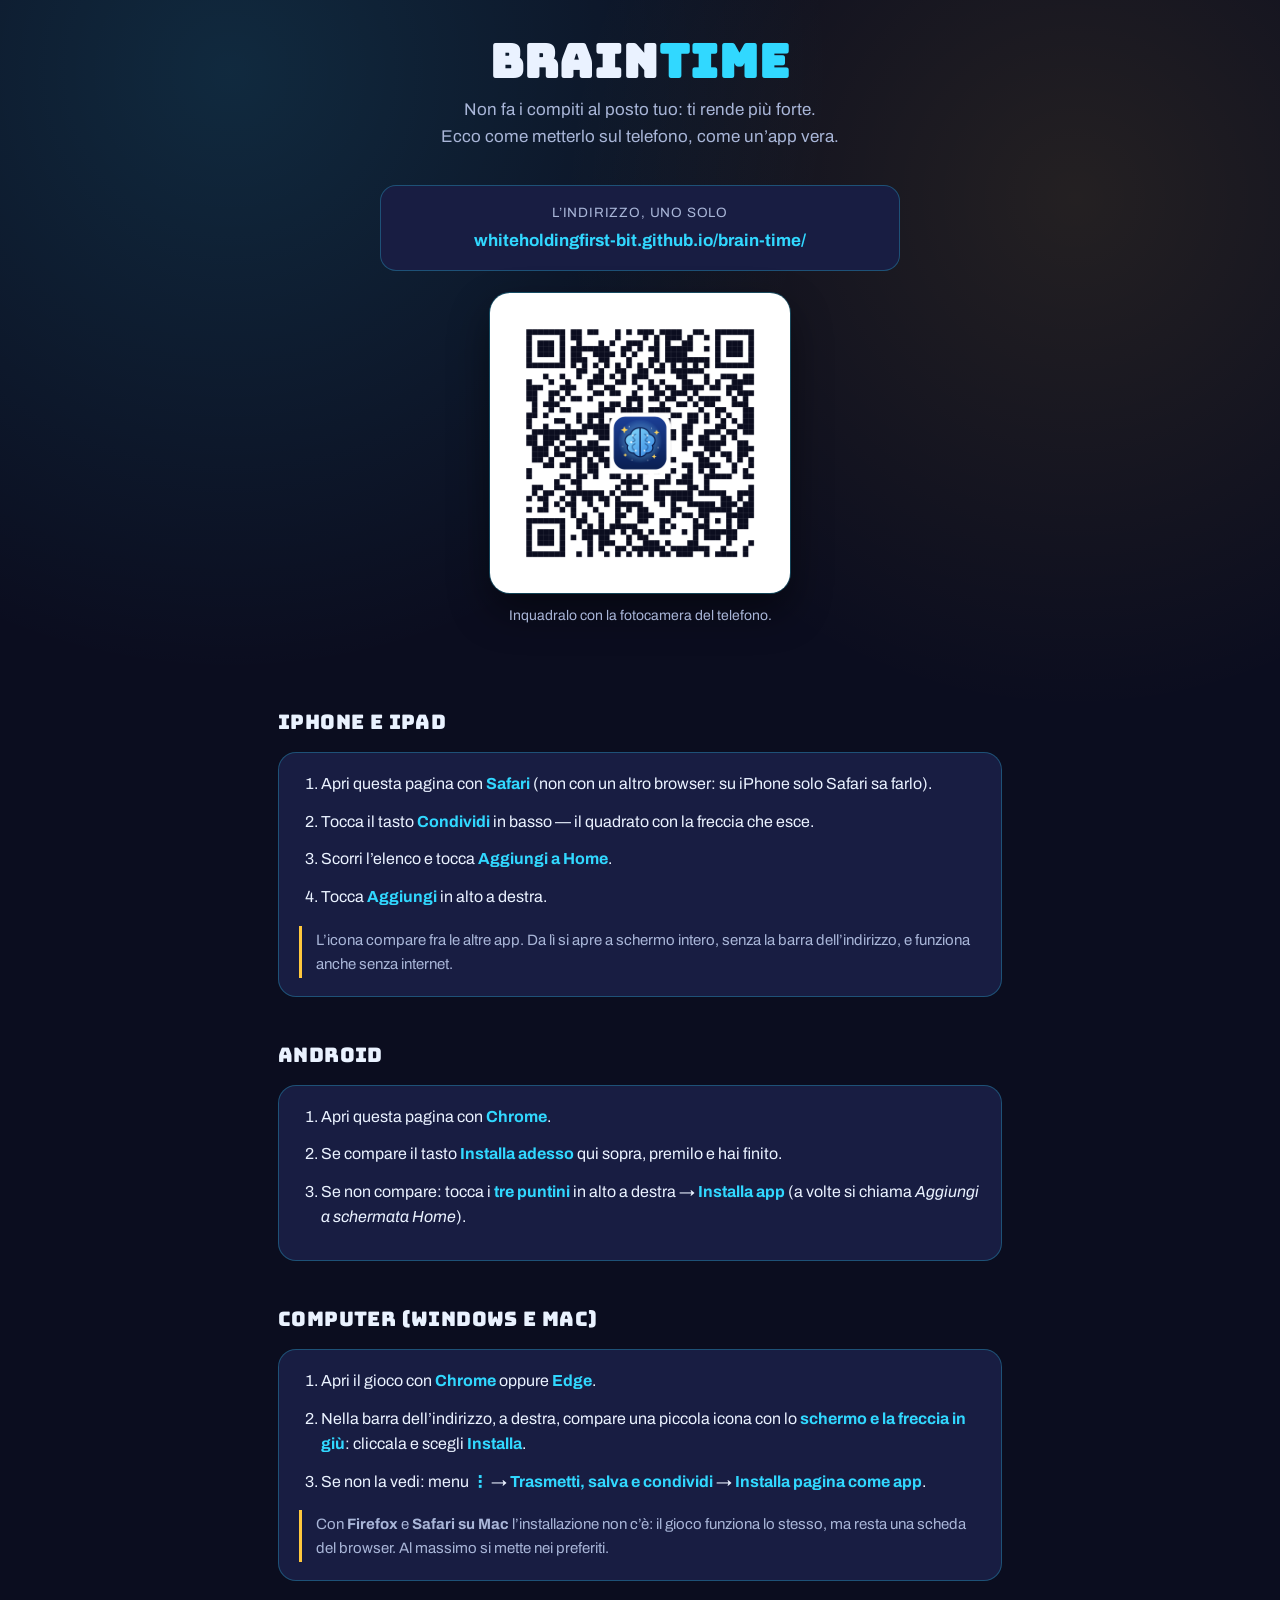
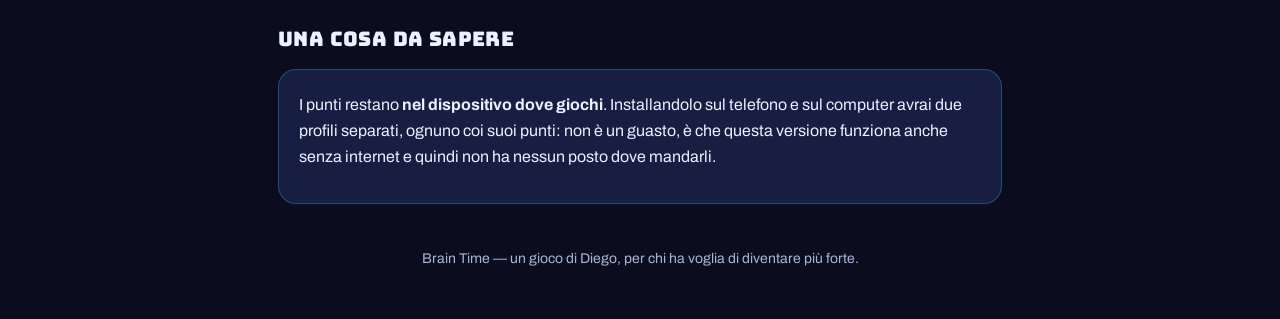
==== installa.html @ 24d29681 "Il logo dentro il QR, e una pagina che spiega come installarlo Il logo al centro si paga con la corr" ====
<!doctype html>
<html lang="it">
<head>
<meta charset="utf-8">
<meta name="viewport" content="width=device-width, initial-scale=1, viewport-fit=cover">
<title>Brain Time &mdash; mettilo sul telefono</title>
<meta name="description" content="Come mettere Brain Time sul telefono, sul tablet o sul computer: diventa un'app vera, con la sua icona.">
<meta name="theme-color" content="#0b0d1f">
<link rel="icon" href="icona.svg" type="image/svg+xml">
<link rel="apple-touch-icon" href="icone/icona-180.png">
<link rel="preconnect" href="https://fonts.googleapis.com">
<link rel="preconnect" href="https://fonts.gstatic.com" crossorigin>
<link rel="stylesheet" href="https://fonts.googleapis.com/css2?family=Bungee&family=Archivo:wght@400;600;700&display=swap">
<style>
/* Stessa palette del gioco: notte e neon. Il foglio e' tutto qui dentro
   apposta - questa pagina deve reggersi da sola anche se un domani il
   CSS del gioco cambia. */
:root{
  --fondo:#0b0d1f;
  --fondo-2:#131736;
  --carta:#181d42;
  --carta-2:#212759;
  --neon:#31d8ff;
  --neon-cupo:#1b7fa8;
  --testo:#eaf2ff;
  --testo-soft:#a9b6d8;
  --oro:#ffc83d;
  --bordo:rgba(49,216,255,.28);
}
*{box-sizing:border-box}
body{
  margin:0; background:var(--fondo); color:var(--testo);
  font-family:Archivo,"Segoe UI",system-ui,-apple-system,sans-serif;
  font-size:16px; line-height:1.6;
  background-image:
    radial-gradient(circle at 18% 8%, rgba(49,216,255,.14), transparent 45%),
    radial-gradient(circle at 84% 22%, rgba(255,200,61,.10), transparent 40%);
  background-attachment:fixed;
}
.pagina{max-width:760px; margin:0 auto; padding:0 18px calc(48px + env(safe-area-inset-bottom,0px))}
header{padding:calc(38px + env(safe-area-inset-top,0px)) 0 8px; text-align:center}
.marchio{
  font-family:Bungee,Impact,"Arial Black",sans-serif; font-size:clamp(30px,8vw,46px);
  letter-spacing:.02em; margin:0; line-height:1.05;
}
.marchio span{color:var(--neon)}
.sotto{color:var(--testo-soft); margin:10px 0 0; font-size:17px}

.indirizzo{
  display:block; margin:26px auto 0; max-width:520px;
  background:var(--carta); border:1px solid var(--bordo); border-radius:16px;
  padding:16px 18px; text-align:center; text-decoration:none; color:var(--neon);
  font-weight:700; word-break:break-all; font-size:17px;
}
.indirizzo:hover{border-color:var(--neon)}
.indirizzo small{display:block; color:var(--testo-soft); font-weight:400; font-size:13.5px; margin-bottom:4px; letter-spacing:.06em; text-transform:uppercase}

.qr{
  margin:22px auto 0; max-width:300px; background:#fff; border-radius:20px;
  padding:14px; box-shadow:0 0 0 1px var(--bordo), 0 18px 40px rgba(0,0,0,.45);
}
.qr img{display:block; width:100%; height:auto}
.qr-nota{text-align:center; color:var(--testo-soft); font-size:14px; margin:12px 0 0}

#installa{
  display:none; margin:26px auto 0; padding:16px 26px; width:100%; max-width:340px;
  font-family:Bungee,Impact,sans-serif; font-size:19px; letter-spacing:.03em;
  color:#08202b; background:var(--neon); border:0; border-radius:16px;
  box-shadow:0 5px 0 var(--neon-cupo); cursor:pointer;
}
#installa:active{transform:translateY(3px); box-shadow:0 2px 0 var(--neon-cupo)}
#esito{text-align:center; color:var(--oro); font-weight:600; margin:14px 0 0; min-height:1.4em}

h2{
  font-family:Bungee,Impact,sans-serif; font-weight:400; font-size:20px;
  margin:42px 0 0; letter-spacing:.02em;
}
.scheda{
  background:var(--carta); border:1px solid var(--bordo); border-radius:18px;
  padding:6px 20px 18px; margin-top:14px;
}
ol{margin:0; padding-left:22px}
li{margin:12px 0}
li b{color:var(--neon)}
.avviso{
  border-left:3px solid var(--oro); padding:2px 0 2px 14px; margin:16px 0 0;
  color:var(--testo-soft); font-size:15px;
}
footer{margin-top:44px; text-align:center; color:var(--testo-soft); font-size:14px}
@media (prefers-reduced-motion: reduce){*{transition:none!important}}
</style>
</head>
<body>
<div class="pagina">

<header>
  <h1 class="marchio">BRAIN<span>TIME</span></h1>
  <p class="sotto">Non fa i compiti al posto tuo: ti rende pi&ugrave; forte.<br>
     Ecco come metterlo sul telefono, come un&rsquo;app vera.</p>
</header>

<a class="indirizzo" href="https://whiteholdingfirst-bit.github.io/brain-time/">
  <small>L&rsquo;indirizzo, uno solo</small>
  whiteholdingfirst-bit.github.io/brain-time/
</a>

<div class="qr">
  <img src="condividi/qr-brain-time-logo.png" width="1176" height="1176"
       alt="Codice QR che apre Brain Time">
</div>
<p class="qr-nota">Inquadralo con la fotocamera del telefono.</p>

<button id="installa">Installa adesso</button>
<p id="esito"></p>

<h2>iPhone e iPad</h2>
<div class="scheda">
  <ol>
    <li>Apri questa pagina con <b>Safari</b> (non con un altro browser: su iPhone solo Safari sa farlo).</li>
    <li>Tocca il tasto <b>Condividi</b> in basso &mdash; il quadrato con la freccia che esce.</li>
    <li>Scorri l&rsquo;elenco e tocca <b>Aggiungi a Home</b>.</li>
    <li>Tocca <b>Aggiungi</b> in alto a destra.</li>
  </ol>
  <p class="avviso">L&rsquo;icona compare fra le altre app. Da l&igrave; si apre a schermo intero,
    senza la barra dell&rsquo;indirizzo, e funziona anche senza internet.</p>
</div>

<h2>Android</h2>
<div class="scheda">
  <ol>
    <li>Apri questa pagina con <b>Chrome</b>.</li>
    <li>Se compare il tasto <b>Installa adesso</b> qui sopra, premilo e hai finito.</li>
    <li>Se non compare: tocca i <b>tre puntini</b> in alto a destra &rarr; <b>Installa app</b>
      (a volte si chiama <i>Aggiungi a schermata Home</i>).</li>
  </ol>
</div>

<h2>Computer (Windows e Mac)</h2>
<div class="scheda">
  <ol>
    <li>Apri il gioco con <b>Chrome</b> oppure <b>Edge</b>.</li>
    <li>Nella barra dell&rsquo;indirizzo, a destra, compare una piccola icona con lo
      <b>schermo e la freccia in gi&ugrave;</b>: cliccala e scegli <b>Installa</b>.</li>
    <li>Se non la vedi: menu <b>&#8942;</b> &rarr; <b>Trasmetti, salva e condividi</b> &rarr;
      <b>Installa pagina come app</b>.</li>
  </ol>
  <p class="avviso">Con <b>Firefox</b> e <b>Safari su Mac</b> l&rsquo;installazione non c&rsquo;&egrave;:
    il gioco funziona lo stesso, ma resta una scheda del browser. Al massimo si mette nei preferiti.</p>
</div>

<h2>Una cosa da sapere</h2>
<div class="scheda">
  <p>I punti restano <b>nel dispositivo dove giochi</b>. Installandolo sul telefono e sul
    computer avrai due profili separati, ognuno coi suoi punti: non &egrave; un guasto, &egrave; che
    questa versione funziona anche senza internet e quindi non ha nessun posto dove mandarli.</p>
</div>

<footer>Brain Time &mdash; un gioco di Diego, per chi ha voglia di diventare pi&ugrave; forte.</footer>

</div>

<script>
/* Chrome e Edge avvisano prima di mostrare la loro icona di installazione:
   se ci danno l'evento, offriamo un tasto vero invece delle istruzioni.
   Su iPhone l'evento non arriva mai - li' restano i passi di Safari. */
(function () {
  'use strict';
  var invito = null;
  var tasto = document.getElementById('installa');
  var esito = document.getElementById('esito');

  window.addEventListener('beforeinstallprompt', function (e) {
    e.preventDefault();
    invito = e;
    tasto.style.display = 'block';
  });

  tasto.addEventListener('click', function () {
    if (!invito) return;
    invito.prompt();
    invito.userChoice.then(function (scelta) {
      if (scelta.outcome === 'accepted') {
        esito.textContent = 'Installato. Cerca l’icona fra le tue app.';
        tasto.style.display = 'none';
      } else {
        esito.textContent = 'Va bene, puoi installarlo anche dopo.';
      }
      invito = null;
    });
  });

  window.addEventListener('appinstalled', function () {
    tasto.style.display = 'none';
    esito.textContent = 'Installato. Cerca l’icona fra le tue app.';
  });

  /* gia' aperto come app: non ha senso proporre di installarlo */
  if (window.matchMedia('(display-mode: standalone)').matches || window.navigator.standalone) {
    esito.textContent = 'Lo stai già usando come app.';
  }
})();
</script>
</body>
</html>
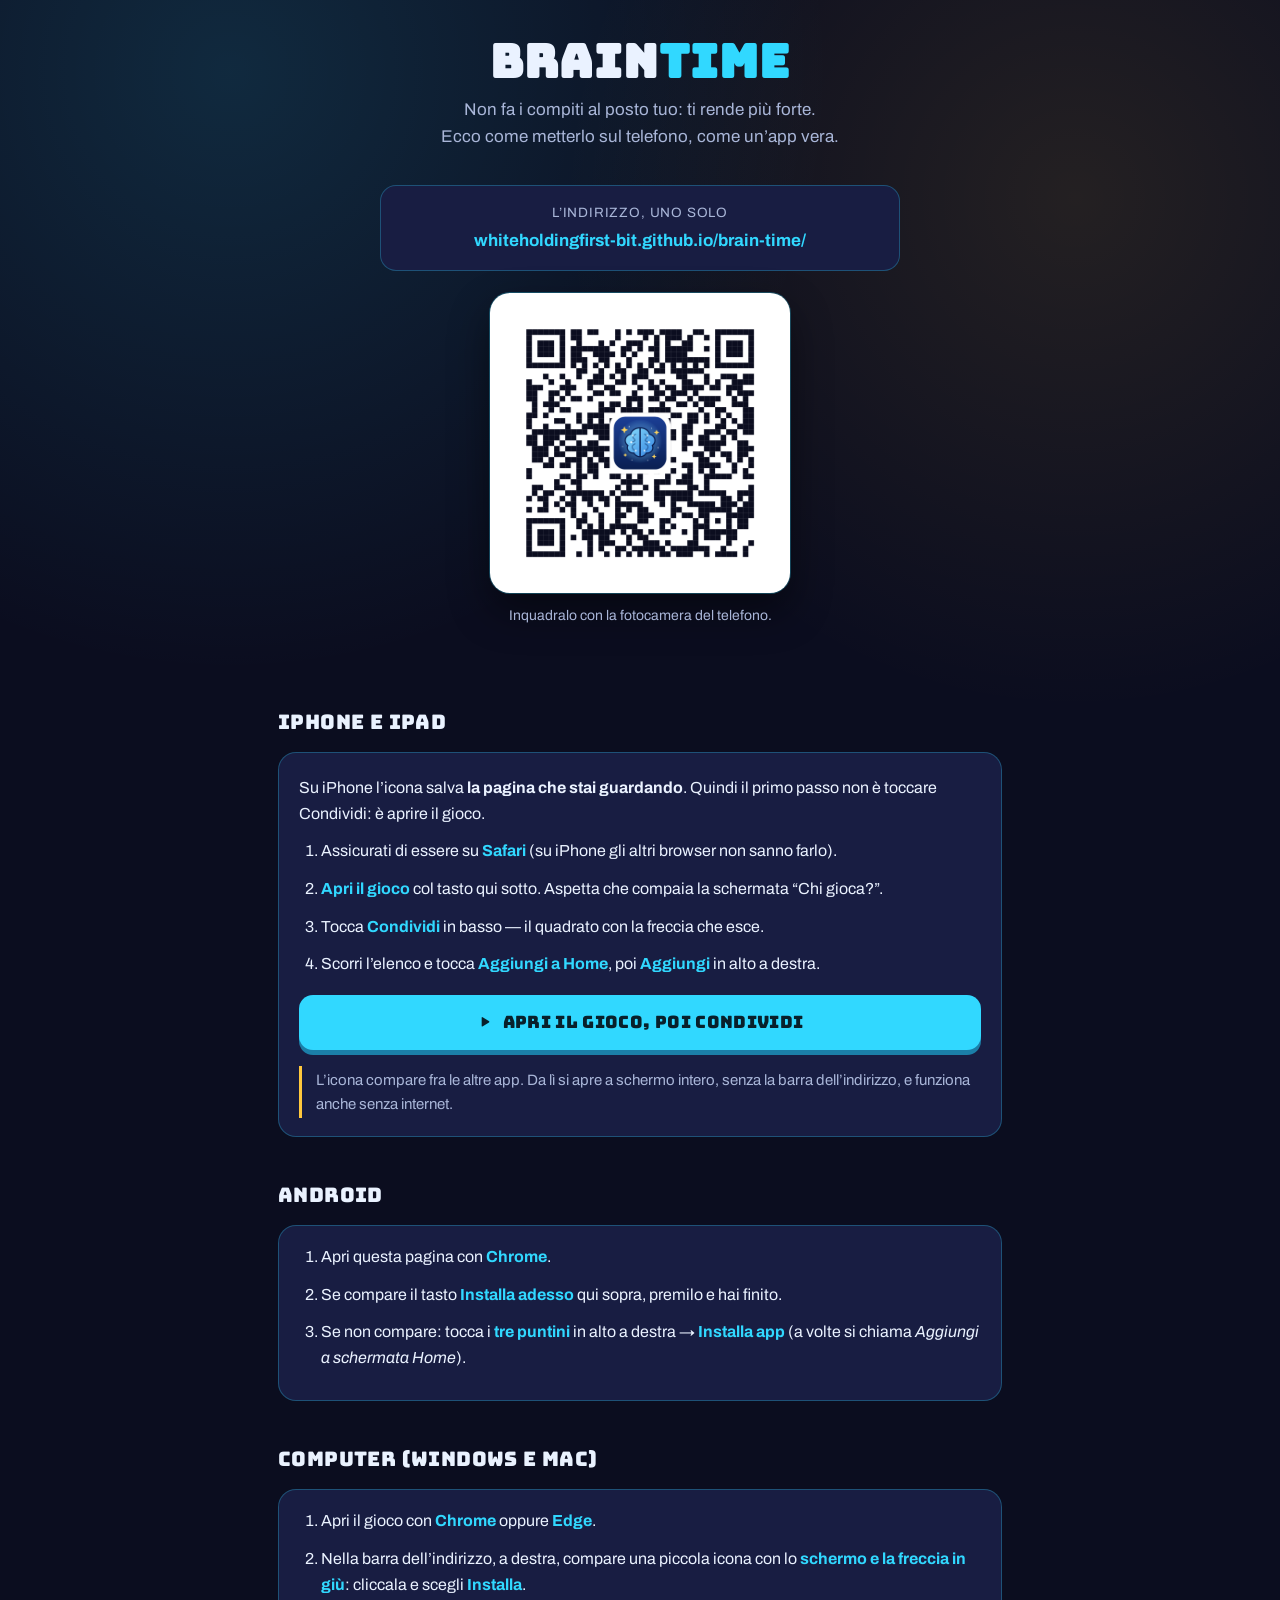
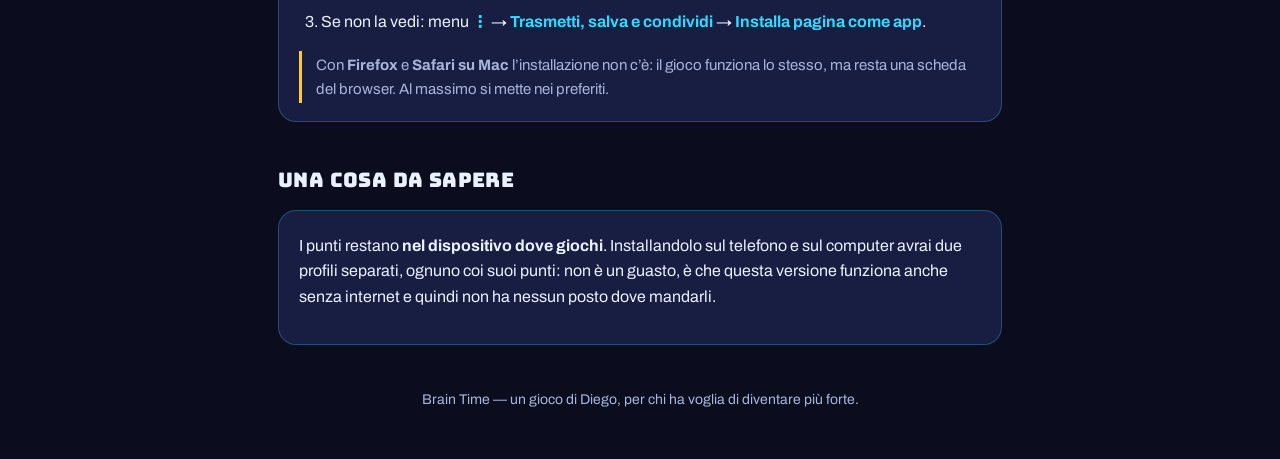
==== commit 75639d67: "L'icona sulla Home apriva le istruzioni invece del gioco Segnalato, e riprodotto: su iPhone "Aggiung" ====
--- a/installa.html
+++ b/installa.html
@@ -8,6 +8,27 @@
 <meta name="theme-color" content="#0b0d1f">
 <link rel="icon" href="icona.svg" type="image/svg+xml">
 <link rel="apple-touch-icon" href="icone/icona-180.png">
+<!-- Serve perche' Chrome e Edge offrano l'installazione da QUESTA pagina:
+     senza, l'evento beforeinstallprompt non arriva mai e il tasto non
+     compare. Il manifest dice start_url "./", quindi l'app installata
+     parte dal gioco, non da qui. -->
+<link rel="manifest" href="manifest.json">
+<script>
+/* Su iPhone "Aggiungi a Home" salva LA PAGINA CHE STAI GUARDANDO, non
+   quella che dice il manifest. Chi arriva qui e mette l'icona si ritrova
+   quindi un'app che apre le istruzioni invece del gioco - e' successo.
+
+   Questa riga ripara anche le icone gia' messe: se la pagina viene
+   aperta come app, se ne va subito sul gioco. Deve stare nel <head> e
+   prima di tutto il resto, se no si vede il lampo delle istruzioni.
+   location.replace e non href: non deve lasciare traccia nella cronologia,
+   altrimenti "indietro" riporta qui e si gira in tondo. */
+(function () {
+  var comeApp = window.navigator.standalone === true ||
+                (window.matchMedia && window.matchMedia('(display-mode: standalone)').matches);
+  if (comeApp) location.replace('./');
+})();
+</script>
 <link rel="preconnect" href="https://fonts.googleapis.com">
 <link rel="preconnect" href="https://fonts.gstatic.com" crossorigin>
 <link rel="stylesheet" href="https://fonts.googleapis.com/css2?family=Bungee&family=Archivo:wght@400;600;700&display=swap">
@@ -86,6 +107,14 @@
   border-left:3px solid var(--oro); padding:2px 0 2px 14px; margin:16px 0 0;
   color:var(--testo-soft); font-size:15px;
 }
+.primo{margin:16px 0 0}
+.apri{
+  display:block; margin:18px 0 0; padding:14px 18px; text-align:center;
+  text-decoration:none; color:#08202b; background:var(--neon);
+  font-family:Bungee,Impact,sans-serif; font-size:17px; letter-spacing:.02em;
+  border-radius:14px; box-shadow:0 5px 0 var(--neon-cupo);
+}
+.apri:active{transform:translateY(3px); box-shadow:0 2px 0 var(--neon-cupo)}
 footer{margin-top:44px; text-align:center; color:var(--testo-soft); font-size:14px}
 @media (prefers-reduced-motion: reduce){*{transition:none!important}}
 </style>
@@ -115,12 +144,16 @@
 
 <h2>iPhone e iPad</h2>
 <div class="scheda">
+  <p class="primo">Su iPhone l&rsquo;icona salva <b>la pagina che stai guardando</b>.
+    Quindi il primo passo non &egrave; toccare Condividi: &egrave; aprire il gioco.</p>
   <ol>
-    <li>Apri questa pagina con <b>Safari</b> (non con un altro browser: su iPhone solo Safari sa farlo).</li>
-    <li>Tocca il tasto <b>Condividi</b> in basso &mdash; il quadrato con la freccia che esce.</li>
-    <li>Scorri l&rsquo;elenco e tocca <b>Aggiungi a Home</b>.</li>
-    <li>Tocca <b>Aggiungi</b> in alto a destra.</li>
+    <li>Assicurati di essere su <b>Safari</b> (su iPhone gli altri browser non sanno farlo).</li>
+    <li><b>Apri il gioco</b> col tasto qui sotto. Aspetta che compaia la schermata
+      &ldquo;Chi gioca?&rdquo;.</li>
+    <li>Tocca <b>Condividi</b> in basso &mdash; il quadrato con la freccia che esce.</li>
+    <li>Scorri l&rsquo;elenco e tocca <b>Aggiungi a Home</b>, poi <b>Aggiungi</b> in alto a destra.</li>
   </ol>
+  <a class="apri" href="./">&#9654;&nbsp; Apri il gioco, poi Condividi</a>
   <p class="avviso">L&rsquo;icona compare fra le altre app. Da l&igrave; si apre a schermo intero,
     senza la barra dell&rsquo;indirizzo, e funziona anche senza internet.</p>
 </div>
@@ -194,10 +227,8 @@
     esito.textContent = 'Installato. Cerca l’icona fra le tue app.';
   });
 
-  /* gia' aperto come app: non ha senso proporre di installarlo */
-  if (window.matchMedia('(display-mode: standalone)').matches || window.navigator.standalone) {
-    esito.textContent = 'Lo stai già usando come app.';
-  }
+  /* Il caso "aperto come app" non passa mai di qui: lo intercetta lo
+     script nel <head>, che se ne va dritto sul gioco. */
 })();
 </script>
 </body>
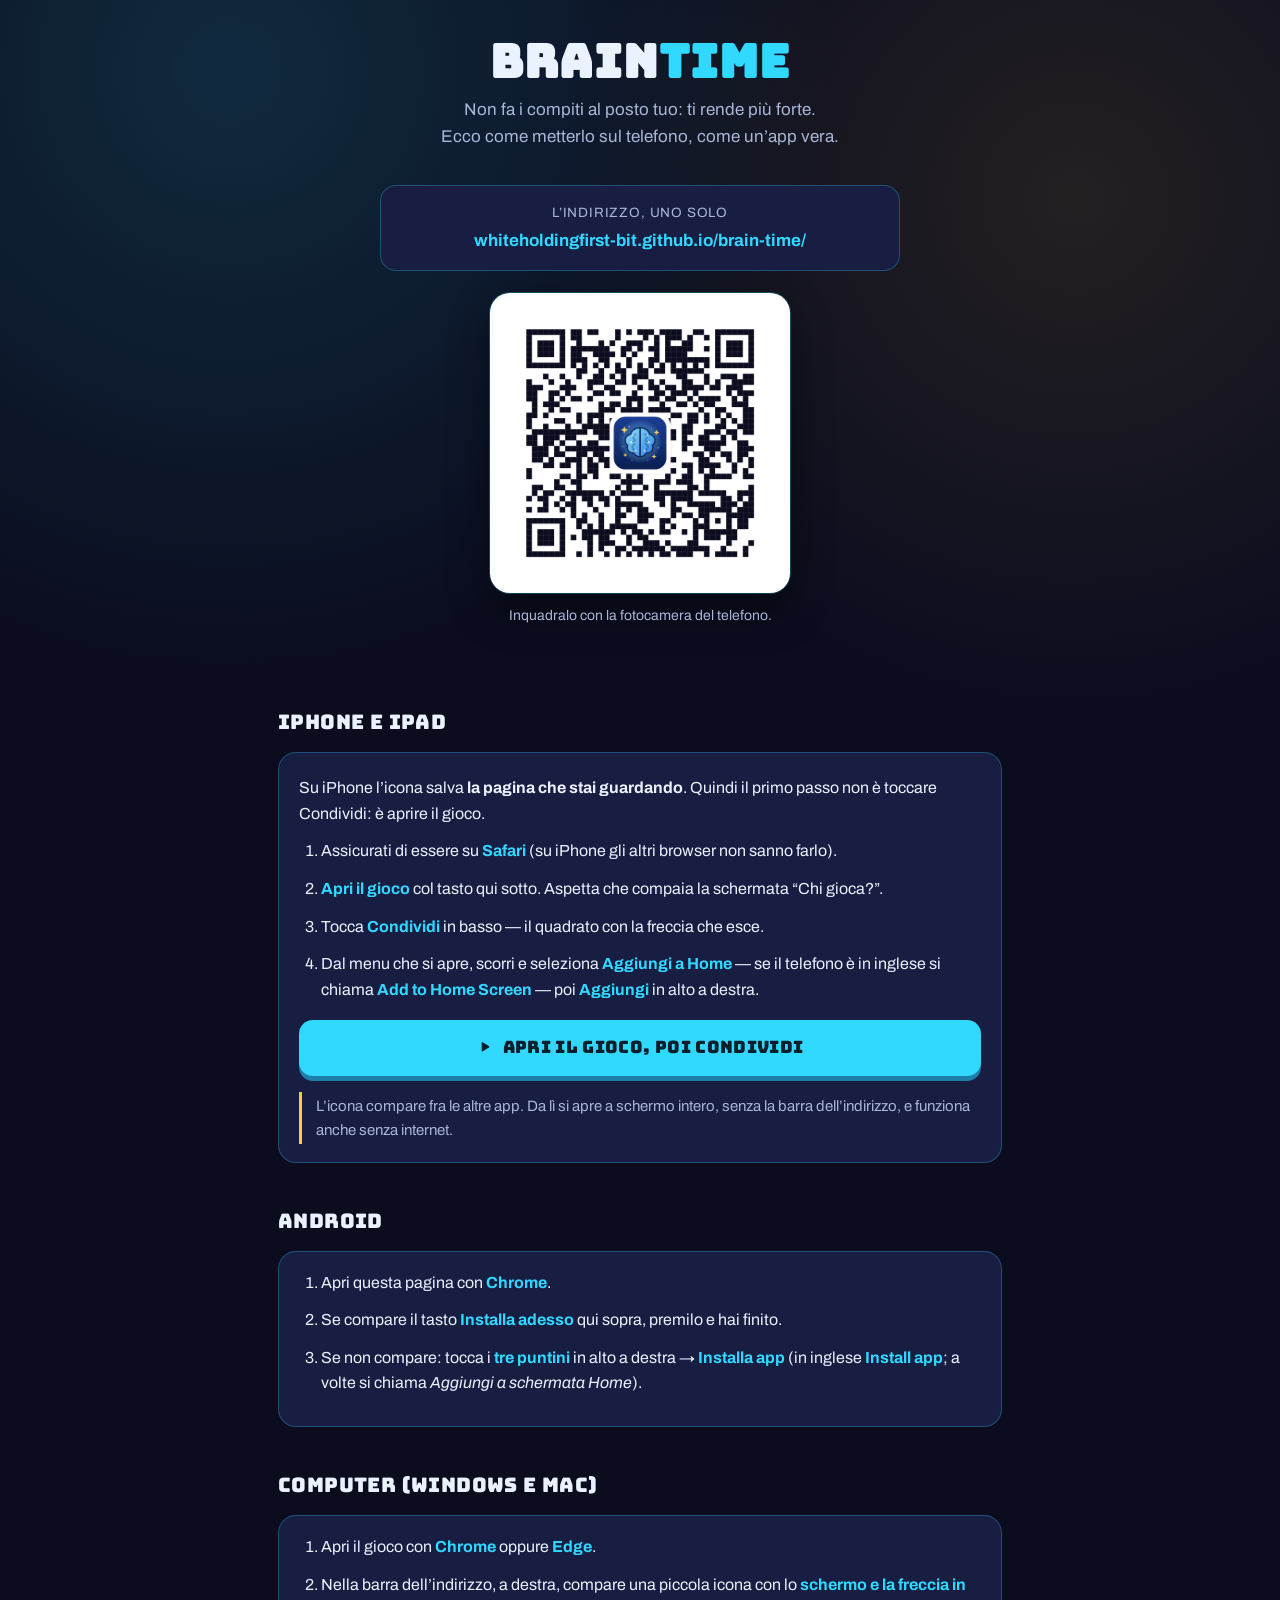
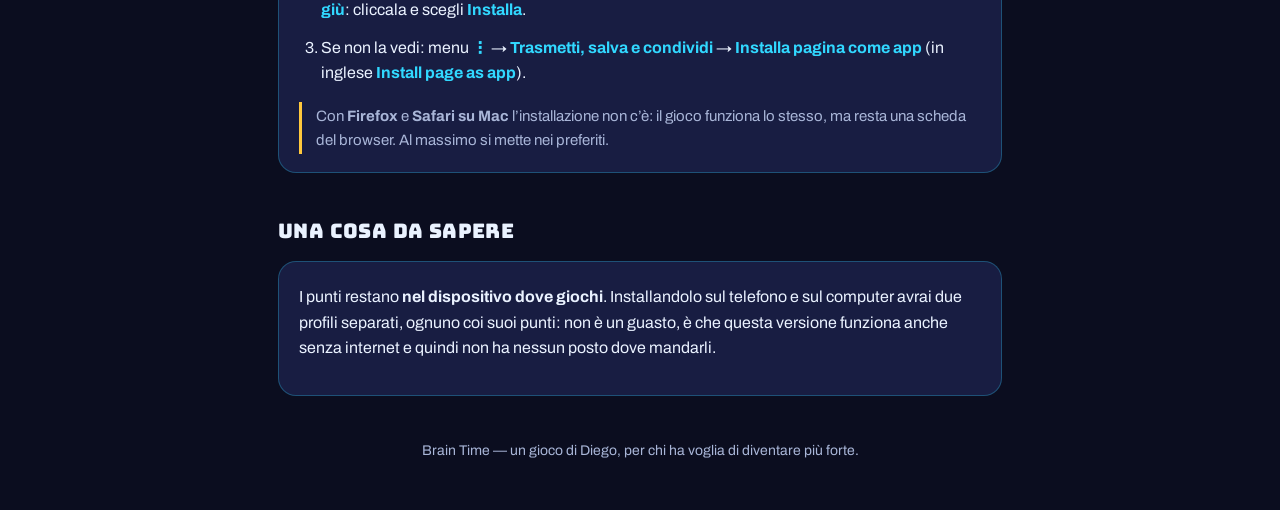
==== commit 78734b32: "Le istruzioni di iPhone dicono anche l'etichetta inglese Chiesto dall'utente, ed e' una cosa che non" ====
--- a/installa.html
+++ b/installa.html
@@ -151,7 +151,8 @@
     <li><b>Apri il gioco</b> col tasto qui sotto. Aspetta che compaia la schermata
       &ldquo;Chi gioca?&rdquo;.</li>
     <li>Tocca <b>Condividi</b> in basso &mdash; il quadrato con la freccia che esce.</li>
-    <li>Scorri l&rsquo;elenco e tocca <b>Aggiungi a Home</b>, poi <b>Aggiungi</b> in alto a destra.</li>
+    <li>Dal menu che si apre, scorri e seleziona <b>Aggiungi a Home</b> &mdash; se il telefono &egrave;
+      in inglese si chiama <b>Add to Home Screen</b> &mdash; poi <b>Aggiungi</b> in alto a destra.</li>
   </ol>
   <a class="apri" href="./">&#9654;&nbsp; Apri il gioco, poi Condividi</a>
   <p class="avviso">L&rsquo;icona compare fra le altre app. Da l&igrave; si apre a schermo intero,
@@ -164,7 +165,7 @@
     <li>Apri questa pagina con <b>Chrome</b>.</li>
     <li>Se compare il tasto <b>Installa adesso</b> qui sopra, premilo e hai finito.</li>
     <li>Se non compare: tocca i <b>tre puntini</b> in alto a destra &rarr; <b>Installa app</b>
-      (a volte si chiama <i>Aggiungi a schermata Home</i>).</li>
+      (in inglese <b>Install app</b>; a volte si chiama <i>Aggiungi a schermata Home</i>).</li>
   </ol>
 </div>
 
@@ -175,7 +176,7 @@
     <li>Nella barra dell&rsquo;indirizzo, a destra, compare una piccola icona con lo
       <b>schermo e la freccia in gi&ugrave;</b>: cliccala e scegli <b>Installa</b>.</li>
     <li>Se non la vedi: menu <b>&#8942;</b> &rarr; <b>Trasmetti, salva e condividi</b> &rarr;
-      <b>Installa pagina come app</b>.</li>
+      <b>Installa pagina come app</b> (in inglese <b>Install page as app</b>).</li>
   </ol>
   <p class="avviso">Con <b>Firefox</b> e <b>Safari su Mac</b> l&rsquo;installazione non c&rsquo;&egrave;:
     il gioco funziona lo stesso, ma resta una scheda del browser. Al massimo si mette nei preferiti.</p>
